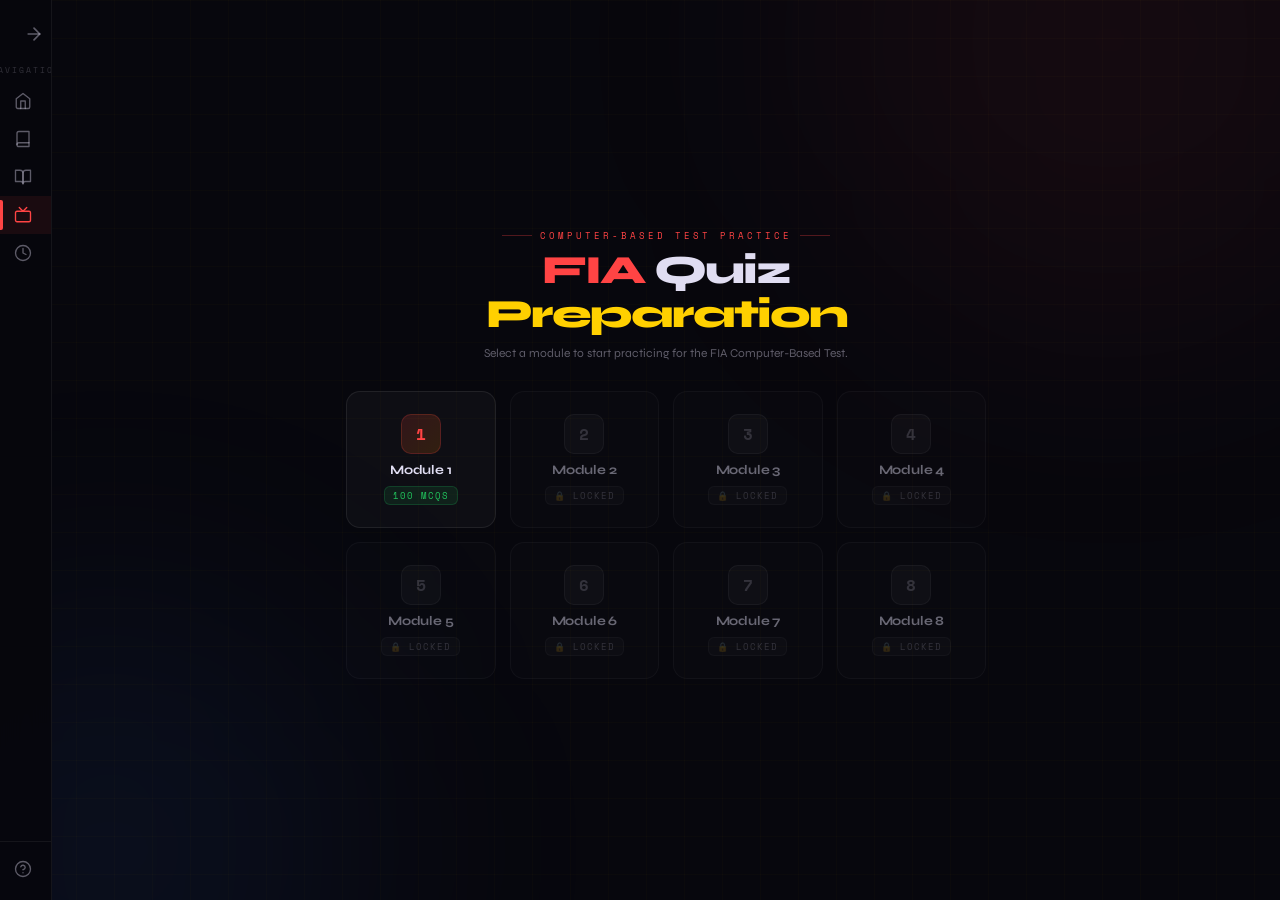
==== FIA-Quiz-Prepration/index.html @ 8274bccb "first commit" ====
<!DOCTYPE html>
<html lang="en">

<head>
  <meta charset="UTF-8" />
  <meta name="viewport" content="width=device-width, initial-scale=1.0" />
  <title>FIA Quiz Preparation — 100 MCQs Practice Test</title>
  <meta name="description" content="Practice for FIA Computer-Based Test with 100 MCQs covering General Knowledge, English, Mathematics, Pakistan Studies, and Islamiat." />
  <link
    href="https://fonts.googleapis.com/css2?family=Space+Mono:wght@400;700&family=Syne:wght@400;600;700;800&display=swap"
    rel="stylesheet" />
  <style>
    :root {
      --gold: #ffd000;
      --gold2: #ff8800;
      --red: #ff4444;
      --green: #22c55e;
      --blue: #3b82f6;
      --purple: #a78bfa;
      --cyan: #22d3ee;
      --bg: #07070d;
      --bg2: rgba(7, 7, 13, .94);
      --card: rgba(255, 255, 255, .03);
      --border: rgba(255, 208, 0, .12);
      --text: #e0ddf2;
      --muted: rgba(224, 221, 242, .4);
      --mono: 'Space Mono', monospace;
      --sans: 'Syne', sans-serif;
    }

    *,
    *::before,
    *::after {
      box-sizing: border-box;
      margin: 0;
      padding: 0
    }

    html,
    body {
      height: 100%;
      background: var(--bg);
      color: var(--text);
      font-family: var(--sans);
      overflow: hidden
    }

    .bg-grid {
      position: fixed;
      inset: 0;
      pointer-events: none;
      z-index: 0;
      background-image: linear-gradient(rgba(255, 208, 0, .02) 1px, transparent 1px),
        linear-gradient(90deg, rgba(255, 208, 0, .02) 1px, transparent 1px);
      background-size: 38px 38px
    }

    .orb {
      position: fixed;
      border-radius: 50%;
      filter: blur(130px);
      pointer-events: none;
      z-index: 0
    }

    .orb-a {
      width: 600px;
      height: 600px;
      top: -260px;
      right: -130px;
      background: rgba(255, 68, 68, .06)
    }

    .orb-b {
      width: 500px;
      height: 500px;
      bottom: -200px;
      left: -140px;
      background: rgba(59, 130, 246, .07)
    }

    /* ── SCORE BOX ── */
    .score-box {
      position: fixed;
      top: 12px;
      right: 16px;
      z-index: 100;
      padding: 6px 16px;
      border-radius: 20px;
      background: rgba(34, 197, 94, .1);
      border: 1px solid rgba(34, 197, 94, .25);
      font-family: var(--mono);
      font-size: 12px;
      font-weight: 700;
      color: #86efac;
      backdrop-filter: blur(12px);
      display: none;
      transition: all .3s
    }

    .score-box.visible {
      display: block
    }

    /* ── SIDEBAR ── */
    .icon-sidebar-zone {
      position: fixed;
      left: 0;
      top: 0;
      width: 18px;
      height: 100%;
      z-index: 60
    }

    .icon-sidebar {
      position: fixed;
      left: 0;
      top: 0;
      height: 100%;
      width: 52px;
      background: rgba(7, 7, 13, .96);
      border-right: 1px solid rgba(255, 255, 255, .06);
      display: flex;
      flex-direction: column;
      align-items: center;
      padding: 12px 0;
      z-index: 55;
      transition: width .3s, transform .3s;
      overflow: hidden;
      backdrop-filter: blur(16px)
    }

    .icon-sidebar.expanded {
      width: 220px
    }

    .icon-sidebar-arrow {
      display: flex;
      align-items: center;
      gap: 10px;
      width: 100%;
      padding: 8px 14px;
      cursor: pointer;
      color: var(--muted);
      transition: color .2s;
      margin-bottom: 8px;
      flex-shrink: 0
    }

    .icon-sidebar-arrow:hover {
      color: var(--gold)
    }

    .icon-sidebar-arrow svg {
      flex-shrink: 0;
      transition: transform .3s
    }

    .icon-sidebar.expanded .icon-sidebar-arrow svg {
      transform: rotate(180deg)
    }

    .isb-brand {
      display: flex;
      align-items: center;
      gap: 8px;
      overflow: hidden;
      white-space: nowrap;
      opacity: 0;
      width: 0;
      transition: opacity .2s, width .3s
    }

    .icon-sidebar.expanded .isb-brand {
      opacity: 1;
      width: auto
    }

    .isb-brand-logo {
      width: 28px;
      height: 28px;
      border-radius: 7px;
      background: linear-gradient(135deg, var(--red), #ff6600);
      display: flex;
      align-items: center;
      justify-content: center;
      font-family: var(--mono);
      font-weight: 700;
      font-size: 10px;
      color: #fff;
      flex-shrink: 0
    }

    .isb-brand span {
      font-size: 13px;
      font-weight: 700;
      color: var(--text)
    }

    .isb-brand em {
      color: var(--red);
      font-style: normal
    }

    .isb-section-title {
      font-family: var(--mono);
      font-size: 8px;
      letter-spacing: 2px;
      text-transform: uppercase;
      color: rgba(224, 221, 242, .2);
      padding: 0 14px;
      margin-bottom: 6px;
      white-space: nowrap;
      overflow: hidden;
      flex-shrink: 0
    }

    .icon-sidebar-items {
      flex: 1;
      overflow-y: auto;
      width: 100%
    }

    .icon-sidebar-items::-webkit-scrollbar {
      width: 2px
    }

    .icon-sidebar-items::-webkit-scrollbar-thumb {
      background: rgba(255, 255, 255, .1)
    }

    .isb-item {
      display: flex;
      align-items: center;
      gap: 12px;
      padding: 10px 14px;
      cursor: pointer;
      color: var(--muted);
      transition: all .2s;
      white-space: nowrap;
      overflow: hidden;
      position: relative
    }

    .isb-item:hover {
      color: var(--text);
      background: rgba(255, 255, 255, .04)
    }

    .isb-item.active {
      color: var(--red);
      background: rgba(255, 68, 68, .08)
    }

    .isb-item.active::before {
      content: "";
      position: absolute;
      left: 0;
      top: 4px;
      bottom: 4px;
      width: 3px;
      border-radius: 0 2px 2px 0;
      background: var(--red)
    }

    .isb-item svg {
      width: 18px;
      height: 18px;
      flex-shrink: 0;
      stroke: currentColor;
      fill: none;
      stroke-width: 1.8;
      stroke-linecap: round;
      stroke-linejoin: round
    }

    .isb-label {
      font-size: 12px;
      font-weight: 600;
      opacity: 0;
      width: 0;
      transition: opacity .2s, width .3s;
      overflow: hidden
    }

    .icon-sidebar.expanded .isb-label {
      opacity: 1;
      width: auto
    }

    .icon-sidebar-bottom {
      border-top: 1px solid rgba(255, 255, 255, .06);
      padding-top: 8px;
      width: 100%;
      flex-shrink: 0
    }

    /* HAMBURGER (mobile) */
    .sidebar-toggle-btn {
      display: none;
      position: fixed;
      top: 10px;
      left: 10px;
      z-index: 70;
      background: rgba(7, 7, 13, .85);
      border: 1px solid rgba(255, 255, 255, .1);
      border-radius: 8px;
      padding: 8px;
      color: var(--muted);
      cursor: pointer;
      backdrop-filter: blur(12px)
    }

    .sidebar-overlay {
      display: none;
      position: fixed;
      inset: 0;
      background: rgba(0, 0, 0, .6);
      z-index: 50;
      opacity: 0;
      transition: opacity .3s
    }

    .sidebar-overlay.open {
      display: block;
      opacity: 1
    }

    @media (max-width: 768px) {
      .icon-sidebar {
        transform: translateX(-100%)
      }

      .icon-sidebar.mobile-open {
        transform: translateX(0);
        width: 220px
      }

      .icon-sidebar.mobile-open .isb-label {
        opacity: 1;
        width: auto
      }

      .icon-sidebar.mobile-open .isb-brand {
        opacity: 1;
        width: auto
      }

      .icon-sidebar-zone {
        display: none
      }

      .sidebar-toggle-btn {
        display: flex
      }
    }

    /* ── APP LAYOUT ── */
    #app {
      display: flex;
      flex-direction: column;
      height: 100vh;
      position: relative;
      overflow: hidden;
      margin-left: 52px
    }

    @media (max-width: 768px) {
      #app {
        margin-left: 0
      }
    }

    /* ── LANDING ── */
    #landing {
      position: relative;
      z-index: 5;
      flex: 1;
      overflow-y: auto;
      overflow-x: hidden;
      display: flex;
      flex-direction: column;
      align-items: center;
      justify-content: center;
      gap: 24px;
      padding: 24px 20px
    }

    #landing::-webkit-scrollbar {
      width: 3px
    }

    #landing::-webkit-scrollbar-thumb {
      background: rgba(255, 208, 0, .15);
      border-radius: 2px
    }

    .hero {
      text-align: center
    }

    .hero-tag {
      font-family: var(--mono);
      font-size: 9px;
      color: var(--red);
      letter-spacing: 3px;
      text-transform: uppercase;
      margin-bottom: 6px;
      display: inline-flex;
      align-items: center;
      gap: 8px
    }

    .hero-tag::before,
    .hero-tag::after {
      content: "";
      width: 30px;
      height: 1px;
      background: rgba(255, 68, 68, .3)
    }

    .hero-h1 {
      font-size: clamp(24px, 4vw, 40px);
      font-weight: 800;
      line-height: 1.1;
      letter-spacing: -2px;
      margin-bottom: 8px
    }

    .hero-h1 .ac {
      color: var(--red)
    }

    .hero-h1 .ac2 {
      color: var(--gold)
    }

    .hero-p {
      color: var(--muted);
      font-size: 12px;
      max-width: 480px;
      margin: 0 auto;
      line-height: 1.6
    }

    /* SUBJECT CARDS */
    .subjects-grid {
      display: grid;
      grid-template-columns: repeat(auto-fill, minmax(200px, 1fr));
      gap: 12px;
      max-width: 720px;
      width: 100%
    }

    .subject-card {
      padding: 20px 18px;
      border-radius: 14px;
      cursor: pointer;
      background: rgba(255, 255, 255, .03);
      border: 1.5px solid rgba(255, 255, 255, .08);
      transition: all .25s;
      position: relative;
      overflow: hidden;
      display: flex;
      flex-direction: column;
      gap: 8px
    }

    .subject-card::before {
      content: "";
      position: absolute;
      left: 0;
      top: 0;
      bottom: 0;
      width: 4px;
      background: var(--accent-color);
      opacity: .5;
      transition: opacity .2s
    }

    .subject-card:hover {
      transform: translateY(-4px) scale(1.02);
      border-color: var(--accent-color);
      box-shadow: 0 8px 30px rgba(0, 0, 0, .3), 0 0 0 1px var(--accent-color-dim)
    }

    .subject-card:hover::before {
      opacity: 1
    }

    .subject-card-icon {
      font-size: 28px;
      line-height: 1
    }

    .subject-card-name {
      font-size: 15px;
      font-weight: 700;
      color: var(--text);
      letter-spacing: -.3px
    }

    .subject-card-meta {
      display: flex;
      align-items: center;
      gap: 8px;
      font-family: var(--mono);
      font-size: 10px;
      color: var(--muted)
    }

    .subject-card-count {
      padding: 2px 8px;
      border-radius: 6px;
      font-weight: 700;
      font-size: 10px;
      background: rgba(255, 255, 255, .06);
      color: var(--accent-color)
    }

    .subject-card-pct {
      opacity: .7
    }

    /* ALL SUBJECTS CARD */
    .all-card {
      grid-column: 1 / -1;
      display: flex;
      align-items: center;
      justify-content: center;
      gap: 14px;
      padding: 18px 24px;
      border-radius: 14px;
      cursor: pointer;
      background: linear-gradient(135deg, rgba(255, 68, 68, .08), rgba(255, 136, 0, .08));
      border: 1.5px solid rgba(255, 68, 68, .2);
      transition: all .25s;
      font-size: 15px;
      font-weight: 700;
      color: var(--text)
    }

    .all-card:hover {
      transform: translateY(-3px);
      border-color: rgba(255, 68, 68, .5);
      box-shadow: 0 8px 30px rgba(255, 68, 68, .15)
    }

    .all-card-icon {
      font-size: 24px
    }

    .all-card-count {
      font-family: var(--mono);
      font-size: 11px;
      color: var(--muted);
      font-weight: 400
    }

    /* ── QUIZ LAYOUT ── */
    #quiz {
      display: none;
      flex: 1;
      min-height: 0;
      position: relative;
      z-index: 5;
      flex-direction: column
    }

    #quiz.active {
      display: flex
    }

    /* SUBJECT BAR */
    .quiz-subject-bar {
      display: flex;
      align-items: center;
      justify-content: space-between;
      padding: 8px 20px;
      background: var(--bg2);
      border-bottom: 1px solid var(--border);
      backdrop-filter: blur(16px);
      flex-shrink: 0;
      gap: 10px
    }

    .quiz-subject-name {
      font-size: 13px;
      font-weight: 700;
      color: var(--gold);
      font-family: var(--mono);
      display: flex;
      align-items: center;
      gap: 8px
    }

    .quiz-back-btn {
      padding: 5px 14px;
      border-radius: 8px;
      border: 1px solid rgba(255, 255, 255, .12);
      background: rgba(255, 255, 255, .04);
      color: var(--muted);
      font-size: 12px;
      cursor: pointer;
      font-family: var(--sans);
      font-weight: 600;
      transition: all .2s;
      white-space: nowrap
    }

    .quiz-back-btn:hover {
      border-color: rgba(255, 208, 0, .3);
      color: var(--gold)
    }

    /* PROGRESS BAR */
    .quiz-progress {
      height: 3px;
      background: rgba(255, 255, 255, .07);
      flex-shrink: 0
    }

    .quiz-progress-fill {
      height: 100%;
      background: linear-gradient(90deg, var(--gold), var(--gold2));
      transition: width .4s;
      width: 0%
    }

    /* QUIZ BODY */
    .quiz-body {
      flex: 1;
      overflow-y: auto;
      overflow-x: hidden;
      min-height: 0;
      padding: 20px 28px;
      display: flex;
      justify-content: center
    }

    .quiz-body::-webkit-scrollbar {
      width: 3px
    }

    .quiz-body::-webkit-scrollbar-thumb {
      background: rgba(255, 208, 0, .15);
      border-radius: 2px
    }

    .quiz-inner {
      width: 100%;
      max-width: 720px;
      display: flex;
      flex-direction: column;
      gap: 12px;
      flex: 1
    }

    /* Q COUNTER */
    .q-counter-row {
      display: flex;
      align-items: center;
      justify-content: space-between;
      flex-wrap: wrap;
      gap: 8px;
      flex-shrink: 0
    }

    .q-counter {
      font-family: var(--mono);
      font-size: 11px;
      color: var(--muted)
    }

    .q-counter strong {
      color: var(--text);
      font-size: 14px
    }

    .q-dots-row {
      display: flex;
      gap: 3px;
      flex-wrap: wrap;
      max-width: 480px
    }

    .q-dot {
      width: 8px;
      height: 8px;
      border-radius: 50%;
      background: rgba(255, 255, 255, .1);
      cursor: pointer;
      transition: all .2s;
      flex-shrink: 0
    }

    .q-dot.answered-correct {
      background: var(--green)
    }

    .q-dot.answered-wrong {
      background: var(--red)
    }

    .q-dot.current {
      background: var(--gold);
      box-shadow: 0 0 6px var(--gold)
    }

    /* MCQ CARD */
    .mcq-card {
      padding: 22px 24px;
      border-radius: 14px;
      background: rgba(255, 255, 255, .035);
      border: 1px solid rgba(255, 255, 255, .08);
      transition: border-color .3s;
      flex: 1;
      display: flex;
      flex-direction: column
    }

    .mcq-subject-tag {
      font-family: var(--mono);
      font-size: 9px;
      letter-spacing: 2px;
      text-transform: uppercase;
      margin-bottom: 6px;
      opacity: .7;
      flex-shrink: 0
    }

    .mcq-qnum {
      font-family: var(--mono);
      font-size: 11px;
      color: var(--muted);
      margin-bottom: 6px;
      flex-shrink: 0
    }

    .mcq-question {
      font-size: 15px;
      font-weight: 600;
      line-height: 1.65;
      color: rgba(224, 221, 242, .95);
      margin-bottom: 14px;
      flex-shrink: 0
    }

    /* OPTIONS */
    .options-grid {
      display: flex;
      flex-direction: column;
      gap: 8px;
      flex: 1;
      justify-content: center
    }

    .opt-btn {
      display: flex;
      align-items: center;
      gap: 12px;
      padding: 13px 16px;
      border-radius: 10px;
      cursor: pointer;
      background: rgba(255, 255, 255, .04);
      border: 1.5px solid rgba(255, 255, 255, .09);
      font-family: var(--mono);
      font-size: 12px;
      color: rgba(224, 221, 242, .75);
      transition: all .2s;
      text-align: left;
      width: 100%;
      position: relative;
      overflow: hidden
    }

    .opt-btn:hover:not(:disabled) {
      background: rgba(255, 208, 0, .07);
      border-color: rgba(255, 208, 0, .3);
      color: var(--text);
      transform: translateX(3px)
    }

    .opt-btn:disabled {
      cursor: default;
      transform: none
    }

    .opt-letter {
      width: 30px;
      height: 30px;
      border-radius: 8px;
      flex-shrink: 0;
      display: flex;
      align-items: center;
      justify-content: center;
      font-weight: 700;
      font-size: 12px;
      background: rgba(255, 255, 255, .08);
      border: 1px solid rgba(255, 255, 255, .12);
      color: var(--gold);
      transition: all .2s
    }

    .opt-text {
      flex: 1;
      line-height: 1.45
    }

    .opt-icon {
      font-size: 16px;
      margin-left: auto;
      flex-shrink: 0;
      opacity: 0;
      transition: all .2s
    }

    /* Correct */
    .opt-btn.correct {
      background: rgba(34, 197, 94, .12);
      border-color: rgba(34, 197, 94, .5);
      color: #86efac;
      animation: popIn .3s ease
    }

    .opt-btn.correct .opt-letter {
      background: rgba(34, 197, 94, .2);
      border-color: rgba(34, 197, 94, .5);
      color: #22c55e
    }

    .opt-btn.correct .opt-icon {
      opacity: 1;
      color: #22c55e
    }

    /* Wrong */
    .opt-btn.wrong {
      background: rgba(255, 68, 68, .1);
      border-color: rgba(255, 68, 68, .45);
      color: #fca5a5;
      animation: shake .3s ease
    }

    .opt-btn.wrong .opt-letter {
      background: rgba(255, 68, 68, .2);
      border-color: rgba(255, 68, 68, .5);
      color: #ff6666
    }

    .opt-btn.wrong .opt-icon {
      opacity: 1;
      color: #ff4444
    }

    /* Reveal correct after wrong */
    .opt-btn.reveal {
      background: rgba(34, 197, 94, .07);
      border-color: rgba(34, 197, 94, .3);
      color: #86efac
    }

    .opt-btn.reveal .opt-letter {
      background: rgba(34, 197, 94, .15);
      border-color: rgba(34, 197, 94, .35);
      color: #22c55e
    }

    .opt-btn.reveal .opt-icon {
      opacity: .7;
      color: #22c55e
    }

    @keyframes popIn {
      0% { transform: scale(.98) }
      50% { transform: scale(1.01) }
      100% { transform: scale(1) }
    }

    @keyframes shake {
      0%, 100% { transform: translateX(0) }
      25% { transform: translateX(-6px) }
      75% { transform: translateX(6px) }
    }

    /* EXPLANATION BOX */
    .explain-box {
      padding: 12px 16px;
      border-radius: 10px;
      font-family: var(--mono);
      font-size: 11px;
      line-height: 1.5;
      animation: fadeIn .3s ease;
      margin-top: 6px;
      flex-shrink: 0
    }

    .explain-box.correct-exp {
      background: rgba(34, 197, 94, .07);
      border: 1px solid rgba(34, 197, 94, .2);
      color: #86efac
    }

    .explain-box.wrong-exp {
      background: rgba(255, 208, 0, .06);
      border: 1px solid rgba(255, 208, 0, .18);
      color: #fde68a
    }

    @keyframes fadeIn {
      from { opacity: 0; transform: translateY(4px) }
      to { opacity: 1; transform: translateY(0) }
    }

    /* NAV BUTTONS */
    .nav-row {
      display: flex;
      align-items: center;
      justify-content: space-between;
      gap: 10px;
      flex-shrink: 0
    }

    .btn-nav {
      padding: 10px 24px;
      border-radius: 10px;
      border: 1.5px solid;
      font-family: var(--sans);
      font-weight: 700;
      font-size: 13px;
      cursor: pointer;
      transition: all .2s
    }

    .btn-prev {
      background: transparent;
      border-color: rgba(255, 255, 255, .12);
      color: var(--muted)
    }

    .btn-prev:hover {
      border-color: rgba(255, 255, 255, .3);
      color: var(--text)
    }

    .btn-prev:disabled {
      opacity: .3;
      cursor: not-allowed
    }

    .btn-next {
      background: linear-gradient(135deg, var(--gold), var(--gold2));
      border-color: transparent;
      color: var(--bg);
      box-shadow: 0 4px 14px rgba(255, 208, 0, .25)
    }

    .btn-next:hover {
      transform: translateY(-2px);
      box-shadow: 0 8px 20px rgba(255, 208, 0, .35)
    }

    .btn-skip {
      background: transparent;
      border-color: rgba(255, 255, 255, .1);
      color: rgba(224, 221, 242, .4);
      font-size: 11px;
      padding: 8px 16px
    }

    .btn-skip:hover {
      color: var(--muted);
      border-color: rgba(255, 255, 255, .2)
    }

    /* RESULTS SCREEN */
    .results-screen {
      padding: 32px;
      display: flex;
      flex-direction: column;
      align-items: center;
      gap: 24px;
      max-width: 720px;
      margin: 0 auto;
      width: 100%;
      animation: fadeIn .4s ease
    }

    .result-hero {
      text-align: center
    }

    .result-grade {
      font-size: clamp(48px, 8vw, 80px);
      font-weight: 800;
      letter-spacing: -3px;
      line-height: 1
    }

    .result-pct {
      font-size: 32px;
      font-weight: 800;
      letter-spacing: -1px;
      margin-top: 8px
    }

    .result-sub {
      font-size: 13px;
      color: var(--muted);
      margin-top: 8px;
      font-family: var(--mono)
    }

    .result-cards {
      display: flex;
      gap: 10px;
      flex-wrap: wrap;
      justify-content: center;
      width: 100%
    }

    .result-card {
      flex: 1;
      min-width: 110px;
      padding: 16px;
      border-radius: 12px;
      text-align: center
    }

    .rc-correct {
      background: rgba(34, 197, 94, .08);
      border: 1px solid rgba(34, 197, 94, .2)
    }

    .rc-wrong {
      background: rgba(255, 68, 68, .08);
      border: 1px solid rgba(255, 68, 68, .2)
    }

    .rc-skip {
      background: rgba(255, 208, 0, .08);
      border: 1px solid rgba(255, 208, 0, .2)
    }

    .rc-num {
      font-size: 28px;
      font-weight: 800;
      font-family: var(--mono)
    }

    .rc-correct .rc-num {
      color: #22c55e
    }

    .rc-wrong .rc-num {
      color: #ff4444
    }

    .rc-skip .rc-num {
      color: var(--gold)
    }

    .rc-label {
      font-size: 10px;
      color: var(--muted);
      margin-top: 3px;
      font-family: var(--mono);
      letter-spacing: 1px;
      text-transform: uppercase
    }

    /* Subject breakdown in results */
    .result-breakdown {
      width: 100%;
      display: flex;
      flex-direction: column;
      gap: 6px
    }

    .result-breakdown-title {
      font-family: var(--mono);
      font-size: 10px;
      letter-spacing: 2px;
      text-transform: uppercase;
      color: var(--muted);
      margin-bottom: 4px
    }

    .rb-row {
      display: flex;
      align-items: center;
      gap: 10px;
      padding: 8px 14px;
      border-radius: 8px;
      background: rgba(255, 255, 255, .03);
      border: 1px solid rgba(255, 255, 255, .05)
    }

    .rb-icon {
      font-size: 16px;
      flex-shrink: 0
    }

    .rb-name {
      flex: 1;
      font-size: 12px;
      font-weight: 600
    }

    .rb-score {
      font-family: var(--mono);
      font-size: 12px;
      font-weight: 700
    }

    .rb-bar-wrap {
      width: 60px;
      height: 4px;
      background: rgba(255, 255, 255, .08);
      border-radius: 2px;
      overflow: hidden
    }

    .rb-bar {
      height: 100%;
      border-radius: 2px;
      transition: width .6s
    }

    .retry-btn {
      padding: 13px 32px;
      border-radius: 12px;
      border: none;
      cursor: pointer;
      background: linear-gradient(135deg, var(--gold), var(--gold2));
      font-family: var(--sans);
      font-weight: 700;
      font-size: 14px;
      color: var(--bg);
      box-shadow: 0 4px 20px rgba(255, 208, 0, .3);
      transition: all .2s
    }

    .retry-btn:hover {
      transform: translateY(-2px);
      box-shadow: 0 8px 26px rgba(255, 208, 0, .4)
    }

    .home-btn {
      padding: 10px 24px;
      border-radius: 10px;
      border: 1.5px solid rgba(255, 255, 255, .12);
      background: transparent;
      cursor: pointer;
      font-family: var(--sans);
      font-weight: 700;
      font-size: 13px;
      color: var(--muted);
      transition: all .2s
    }

    .home-btn:hover {
      border-color: rgba(255, 255, 255, .3);
      color: var(--text)
    }

    /* ── MODULES SCREEN ── */
    #modules {
      position: relative;
      z-index: 5;
      flex: 1;
      overflow-y: auto;
      display: flex;
      flex-direction: column;
      align-items: center;
      justify-content: center;
      gap: 28px;
      padding: 24px 20px
    }

    #modules::-webkit-scrollbar { width: 3px }
    #modules::-webkit-scrollbar-thumb { background: rgba(255,208,0,.15); border-radius: 2px }

    .modules-grid {
      display: grid;
      grid-template-columns: repeat(4, 1fr);
      gap: 14px;
      max-width: 640px;
      width: 100%
    }

    .module-box {
      position: relative;
      padding: 22px 16px;
      border-radius: 14px;
      text-align: center;
      cursor: pointer;
      background: rgba(255, 255, 255, .03);
      border: 1.5px solid rgba(255, 255, 255, .08);
      transition: all .25s;
      display: flex;
      flex-direction: column;
      align-items: center;
      gap: 8px;
      overflow: hidden
    }

    .module-box::before {
      content: "";
      position: absolute;
      top: 0;
      left: 0;
      right: 0;
      height: 3px;
      background: linear-gradient(90deg, var(--red), var(--gold2));
      opacity: 0;
      transition: opacity .2s
    }

    .module-box:hover {
      transform: translateY(-4px) scale(1.03);
      border-color: rgba(255, 68, 68, .4);
      box-shadow: 0 8px 30px rgba(255, 68, 68, .12), 0 0 0 1px rgba(255, 68, 68, .1)
    }

    .module-box:hover::before {
      opacity: 1
    }

    .module-box-num {
      width: 40px;
      height: 40px;
      border-radius: 10px;
      display: flex;
      align-items: center;
      justify-content: center;
      font-family: var(--mono);
      font-weight: 700;
      font-size: 16px;
      background: linear-gradient(135deg, rgba(255, 68, 68, .15), rgba(255, 136, 0, .15));
      border: 1px solid rgba(255, 68, 68, .2);
      color: var(--red);
      transition: all .25s
    }

    .module-box:hover .module-box-num {
      background: linear-gradient(135deg, rgba(255, 68, 68, .25), rgba(255, 136, 0, .25));
      border-color: rgba(255, 68, 68, .5);
      box-shadow: 0 0 12px rgba(255, 68, 68, .2)
    }

    .module-box-label {
      font-size: 13px;
      font-weight: 700;
      color: var(--text);
      letter-spacing: -.2px
    }

    .module-box-status {
      font-family: var(--mono);
      font-size: 9px;
      letter-spacing: 1px;
      text-transform: uppercase;
      padding: 2px 8px;
      border-radius: 6px
    }

    .module-box.active .module-box-status {
      color: var(--green);
      background: rgba(34, 197, 94, .1);
      border: 1px solid rgba(34, 197, 94, .2)
    }

    .module-box.locked {
      opacity: .45;
      cursor: not-allowed
    }

    .module-box.locked:hover {
      transform: none;
      border-color: rgba(255, 255, 255, .08);
      box-shadow: none
    }

    .module-box.locked::before {
      display: none
    }

    .module-box.locked .module-box-num {
      background: rgba(255, 255, 255, .05);
      border-color: rgba(255, 255, 255, .1);
      color: var(--muted)
    }

    .module-box.completed {
      border-color: rgba(34, 197, 94, .2)
    }

    .module-box.completed .module-box-num {
      background: linear-gradient(135deg, rgba(34, 197, 94, .15), rgba(34, 197, 94, .25));
      border-color: rgba(34, 197, 94, .3);
      color: var(--green)
    }

    .module-box.completed:hover .module-box-num {
      background: linear-gradient(135deg, rgba(34, 197, 94, .25), rgba(34, 197, 94, .35));
      border-color: rgba(34, 197, 94, .5);
      box-shadow: 0 0 12px rgba(34, 197, 94, .2)
    }

    .module-box.completed:hover {
      border-color: rgba(34, 197, 94, .4);
      box-shadow: 0 8px 30px rgba(34, 197, 94, .12), 0 0 0 1px rgba(34, 197, 94, .1)
    }

    .module-box.completed::before {
      background: linear-gradient(90deg, var(--green), #10b981)
    }

    .module-box.completed .module-box-status {
      color: var(--green);
      background: rgba(34, 197, 94, .1);
      border: 1px solid rgba(34, 197, 94, .2)
    }

    /* POPUP OVERLAY */
    .popup-overlay {
      position: fixed;
      inset: 0;
      z-index: 200;
      background: rgba(0, 0, 0, .65);
      display: flex;
      align-items: center;
      justify-content: center;
      backdrop-filter: blur(6px);
      opacity: 0;
      visibility: hidden;
      transition: opacity .25s, visibility .25s
    }

    .popup-overlay.open {
      opacity: 1;
      visibility: visible
    }

    .popup-card {
      background: rgba(15, 15, 25, .98);
      border: 1.5px solid rgba(255, 68, 68, .25);
      border-radius: 16px;
      padding: 28px 32px;
      max-width: 380px;
      width: 90%;
      text-align: center;
      animation: popIn .3s ease;
      box-shadow: 0 16px 50px rgba(0, 0, 0, .5)
    }

    .popup-icon {
      font-size: 40px;
      margin-bottom: 12px
    }

    .popup-title {
      font-size: 17px;
      font-weight: 800;
      color: var(--text);
      margin-bottom: 6px;
      letter-spacing: -.3px
    }

    .popup-msg {
      font-size: 12px;
      color: var(--muted);
      font-family: var(--mono);
      line-height: 1.6;
      margin-bottom: 18px
    }

    .popup-btn {
      padding: 10px 28px;
      border-radius: 10px;
      border: none;
      cursor: pointer;
      background: linear-gradient(135deg, var(--gold), var(--gold2));
      font-family: var(--sans);
      font-weight: 700;
      font-size: 13px;
      color: var(--bg);
      transition: all .2s;
      box-shadow: 0 4px 14px rgba(255, 208, 0, .25)
    }

    .popup-btn:hover {
      transform: translateY(-2px);
      box-shadow: 0 8px 20px rgba(255, 208, 0, .35)
    }

    .module-box.locked .module-box-status {
      color: var(--muted);
      background: rgba(255, 255, 255, .04);
      border: 1px solid rgba(255, 255, 255, .06)
    }

    /* ── RESPONSIVE — TABLET ── */
    @media (max-width: 768px) {
      #landing {
        padding: 60px 16px 20px;
        gap: 18px
      }

      .subjects-grid {
        grid-template-columns: repeat(auto-fill, minmax(160px, 1fr));
        gap: 10px
      }

      .modules-grid {
        grid-template-columns: repeat(4, 1fr);
        gap: 10px
      }

      #modules {
        padding: 60px 16px 20px
      }

      .subject-card {
        padding: 16px 14px
      }

      .quiz-body {
        padding: 16px
      }

      .mcq-card {
        padding: 16px 18px
      }

      .mcq-question {
        font-size: 14px
      }

      .opt-btn {
        padding: 11px 14px;
        font-size: 11px
      }

      .q-dots-row {
        max-width: 280px
      }

      .results-screen {
        padding: 20px
      }
    }

    /* ── RESPONSIVE — MOBILE ── */
    @media (max-width: 480px) {
      #landing {
        padding: 55px 12px 16px;
        gap: 14px;
        justify-content: flex-start
      }

      .hero-h1 {
        font-size: 22px;
        letter-spacing: -1px
      }

      .hero-p {
        font-size: 10px;
        max-width: 300px
      }

      .subjects-grid {
        grid-template-columns: 1fr;
        gap: 8px
      }

      .modules-grid {
        grid-template-columns: repeat(2, 1fr);
        gap: 8px
      }

      #modules {
        padding: 55px 12px 16px;
        gap: 18px;
        justify-content: flex-start
      }

      .module-box {
        padding: 16px 12px
      }

      .module-box-num {
        width: 34px;
        height: 34px;
        font-size: 14px
      }

      .module-box-label {
        font-size: 12px
      }

      .subject-card {
        padding: 14px 12px
      }

      .quiz-body {
        padding: 12px
      }

      .mcq-card {
        padding: 14px;
        border-radius: 10px
      }

      .mcq-question {
        font-size: 13px
      }

      .opt-btn {
        padding: 10px 12px;
        font-size: 10px;
        gap: 8px
      }

      .opt-letter {
        width: 24px;
        height: 24px;
        font-size: 10px
      }

      .btn-nav {
        padding: 8px 14px;
        font-size: 11px
      }

      .q-dots-row {
        max-width: 200px;
        gap: 2px
      }

      .q-dot {
        width: 6px;
        height: 6px
      }

      .result-cards {
        gap: 6px
      }

      .result-card {
        min-width: 80px;
        padding: 10px
      }

      .rc-num {
        font-size: 20px
      }

      .results-screen {
        padding: 16px 10px;
        gap: 16px
      }
    }
  </style>
</head>

<body>

  <!-- HAMBURGER BUTTON (mobile) -->
  <button class="sidebar-toggle-btn" id="sidebarToggleBtn" onclick="toggleMobileSidebar()" aria-label="Toggle navigation">
    <svg viewBox="0 0 24 24" width="20" height="20" stroke="currentColor" fill="none" stroke-width="2" stroke-linecap="round" stroke-linejoin="round">
      <line x1="3" y1="6" x2="21" y2="6"/>
      <line x1="3" y1="12" x2="21" y2="12"/>
      <line x1="3" y1="18" x2="21" y2="18"/>
    </svg>
  </button>

  <!-- SIDEBAR OVERLAY (mobile) -->
  <div class="sidebar-overlay" id="sidebarOverlay" onclick="closeMobileSidebar()"></div>

  <!-- FLOATING SCORE BADGE -->
  <div class="score-box" id="scoreBox">Score: 0 / 0</div>

  <!-- SIDEBAR NAV -->
  <div class="icon-sidebar-zone" id="iconSidebarZone"></div>
  <nav class="icon-sidebar" id="iconSidebar">
    <div class="icon-sidebar-arrow" id="sidebarArrow" title="Navigation">
      <div class="isb-brand"><div class="isb-brand-logo">FIA</div><span>Quiz <em>Master</em></span></div>
      <svg viewBox="0 0 24 24" width="20" height="20" stroke="currentColor" fill="none" stroke-width="2" stroke-linecap="round" stroke-linejoin="round"><line x1="5" y1="12" x2="19" y2="12"/><polyline points="12 5 19 12 12 19"/></svg>
    </div>
    <div class="isb-section-title">Navigation</div>
    <div class="icon-sidebar-items">
      <div class="isb-item" data-tip="Home / Library" onclick="window.location.href='../book1/book_index.html'">
        <svg viewBox="0 0 24 24"><path d="M3 9l9-7 9 7v11a2 2 0 0 1-2 2H5a2 2 0 0 1-2-2z"/><polyline points="9 22 9 12 15 12 15 22"/></svg>
        <span class="isb-label">Home / Library</span>
      </div>
      <div class="isb-item" data-tip="Book 1 — Agent Factory" onclick="window.location.href='../book1/book_index.html'">
        <svg viewBox="0 0 24 24"><path d="M4 19.5A2.5 2.5 0 0 1 6.5 17H20"/><path d="M6.5 2H20v20H6.5A2.5 2.5 0 0 1 4 19.5v-15A2.5 2.5 0 0 1 6.5 2z"/></svg>
        <span class="isb-label">Book 1 — Agent Factory</span>
      </div>
      <div class="isb-item" data-tip="Book 2 — Chapter 12" onclick="window.location.href='../book2/book_index.html'">
        <svg viewBox="0 0 24 24"><path d="M2 3h6a4 4 0 0 1 4 4v14a3 3 0 0 0-3-3H2z"/><path d="M22 3h-6a4 4 0 0 0-4 4v14a3 3 0 0 1 3-3h7z"/></svg>
        <span class="isb-label">Book 2 — Chapter 12</span>
      </div>
      <div class="isb-item active" data-tip="FIA Quiz Preparation">
        <svg viewBox="0 0 24 24"><rect x="2" y="7" width="20" height="14" rx="2" ry="2"/><polyline points="17 2 12 7 7 2"/></svg>
        <span class="isb-label">FIA Quiz Preparation</span>
      </div>
      <div class="isb-item" data-tip="Bano Qabil" onclick="window.location.href='../bano_qabil/book_index.html'">
        <svg viewBox="0 0 24 24"><circle cx="12" cy="12" r="10"/><polyline points="12 6 12 12 16 14"/></svg>
        <span class="isb-label">Bano Qabil</span>
      </div>
    </div>
    <div class="icon-sidebar-bottom">
      <div class="isb-item" data-tip="Help" onclick="alert('FIA Quiz Preparation\n\n100 MCQs for FIA Computer-Based Test\nGeneral Knowledge, English, Mathematics,\nPakistan Studies & Islamiat')">
        <svg viewBox="0 0 24 24"><circle cx="12" cy="12" r="10"/><path d="M9.09 9a3 3 0 0 1 5.83 1c0 2-3 3-3 3"/><line x1="12" y1="17" x2="12.01" y2="17"/></svg>
        <span class="isb-label">Help</span>
      </div>
    </div>
  </nav>

  <!-- POPUP OVERLAY -->
  <div class="popup-overlay" id="popupOverlay" onclick="closePopup()">
    <div class="popup-card" onclick="event.stopPropagation()">
      <div class="popup-icon" id="popupIcon">🔒</div>
      <div class="popup-title" id="popupTitle">Module Locked</div>
      <div class="popup-msg" id="popupMsg">Pehle previous module complete karo (100% questions).</div>
      <button class="popup-btn" onclick="closePopup()">Samajh Gaya 👍</button>
    </div>
  </div>

  <div class="bg-grid"></div>
  <div class="orb orb-a"></div>
  <div class="orb orb-b"></div>

  <div id="app">
    <!-- MODULES -->
    <div id="modules">
      <div class="hero">
        <div class="hero-tag">Computer-Based Test Practice</div>
        <h1 class="hero-h1"><span class="ac">FIA</span> Quiz<br/><span class="ac2">Preparation</span></h1>
        <p class="hero-p">Select a module to start practicing for the FIA Computer-Based Test.</p>
      </div>
      <div class="modules-grid" id="modulesGrid"></div>
    </div>

    <!-- LANDING (subjects) -->
    <div id="landing" style="display:none">
      <div style="display:flex;align-items:center;gap:10px;margin-bottom:4px">
        <button class="quiz-back-btn" onclick="goModules()" style="flex-shrink:0">← Modules</button>
        <span style="font-family:var(--mono);font-size:12px;color:var(--gold);font-weight:700" id="landingModuleLabel"></span>
      </div>
      <div class="hero">
        <h1 class="hero-h1" style="font-size:clamp(20px,3vw,30px)">Choose a <span class="ac2">Subject</span></h1>
        <p class="hero-p">Pick a subject to practice, or take the full mock test with all 100 MCQs.</p>
      </div>
      <div class="subjects-grid" id="subjectsGrid"></div>
    </div>

    <!-- QUIZ -->
    <div id="quiz">
      <div class="quiz-subject-bar">
        <div class="quiz-subject-name" id="quizSubjectName">📋 Subject</div>
        <button class="quiz-back-btn" onclick="goLanding()">← Subjects</button>
      </div>
      <div class="quiz-progress">
        <div class="quiz-progress-fill" id="quizProgFill"></div>
      </div>
      <div class="quiz-body">
        <div class="quiz-inner" id="quizInner"></div>
      </div>
    </div>
  </div>

  <script src="./quiz.js"></script>
  <script>
    // ═══════════════════════════════════════════════
    // FIA QUIZ ENGINE — Reads from window.QUIZ_DATA
    // ═══════════════════════════════════════════════

    const SUBJECTS = [
      { name: "General Knowledge", icon: "🌍", color: "#22c55e", colorDim: "rgba(34,197,94,.15)" },
      { name: "English",           icon: "📝", color: "#3b82f6", colorDim: "rgba(59,130,246,.15)" },
      { name: "Mathematics",       icon: "🔢", color: "#a78bfa", colorDim: "rgba(167,139,250,.15)" },
      { name: "Pakistan Studies",  icon: "🇵🇰", color: "#fbbf24", colorDim: "rgba(251,191,36,.15)" },
      { name: "Islamiat",          icon: "☪️",  color: "#22d3ee", colorDim: "rgba(34,211,238,.15)" },
    ];

    // Get all questions from quiz.js
    const ALL_QUESTIONS = window.QUIZ_DATA ? window.QUIZ_DATA.questions : [];

    // STATE
    let currentSubject = "";   // "" = all subjects
    let currentQuestions = [];  // filtered questions for current quiz
    let currentIdx = 0;        // current question index in currentQuestions
    let answers = {};          // questionId -> { chosen, correct }
    let currentModule = 1;     // which module is currently being played

    // ─── MODULE COMPLETION (localStorage) ───
    function getCompletedModules() {
      try { return JSON.parse(localStorage.getItem('fia_completed_modules') || '[]'); } catch(e) { return []; }
    }
    function markModuleComplete(num) {
      const completed = getCompletedModules();
      if (!completed.includes(num)) { completed.push(num); localStorage.setItem('fia_completed_modules', JSON.stringify(completed)); }
    }
    function isModuleUnlocked(num) {
      if (num === 1) return true;
      return getCompletedModules().includes(num - 1);
    }
    function isModuleCompleted(num) {
      return getCompletedModules().includes(num);
    }

    // ─── BUILD LANDING ───
    function buildLanding() {
      const grid = document.getElementById("subjectsGrid");
      let html = "";

      // Subject cards
      SUBJECTS.forEach(s => {
        const count = ALL_QUESTIONS.filter(q => q.subject === s.name).length;
        const pct = window.QUIZ_DATA ? window.QUIZ_DATA.based_on_syllabus[s.name] || "" : "";
        html += `
        <div class="subject-card" style="--accent-color:${s.color};--accent-color-dim:${s.colorDim}" onclick="startQuiz('${s.name}')">
          <div class="subject-card-icon">${s.icon}</div>
          <div class="subject-card-name">${s.name}</div>
          <div class="subject-card-meta">
            <span class="subject-card-count" style="color:${s.color}">${count} MCQs</span>
            ${pct ? `<span class="subject-card-pct">${pct} weightage</span>` : ""}
          </div>
        </div>`;
      });

      // All Subjects card
      html += `
      <div class="all-card" onclick="startQuiz('')">
        <span class="all-card-icon">🎯</span>
        <div>
          <div>Full Mock Test — All Subjects</div>
          <div class="all-card-count">${ALL_QUESTIONS.length} MCQs · Timed Practice</div>
        </div>
      </div>`;

      grid.innerHTML = html;
    }

    // ─── START QUIZ ───
    function startQuiz(subject) {
      currentSubject = subject;
      answers = {};
      currentIdx = 0;

      if (subject) {
        currentQuestions = ALL_QUESTIONS.filter(q => q.subject === subject);
      } else {
        currentQuestions = [...ALL_QUESTIONS];
      }

      if (currentQuestions.length === 0) {
        alert("No questions found for this subject.");
        return;
      }

      // Update UI
      const subjectInfo = SUBJECTS.find(s => s.name === subject);
      const label = subject ? `${subjectInfo.icon} ${subject}` : "🎯 Full Mock Test";
      document.getElementById("quizSubjectName").textContent = label;

      document.getElementById("landing").style.display = "none";
      document.getElementById("quiz").classList.add("active");

      const scoreBox = document.getElementById("scoreBox");
      scoreBox.classList.add("visible");
      updateScore();

      renderQuestion(currentIdx);
    }

    // ─── GO TO LANDING (subjects) ───
    function goLanding() {
      document.getElementById("landing").style.display = "flex";
      document.getElementById("modules").style.display = "none";
      document.getElementById("quiz").classList.remove("active");
      document.getElementById("scoreBox").classList.remove("visible");
      document.getElementById("quizProgFill").style.width = "0%";
    }

    // ─── GO TO MODULES ───
    function goModules() {
      document.getElementById("modules").style.display = "flex";
      document.getElementById("landing").style.display = "none";
      document.getElementById("quiz").classList.remove("active");
      document.getElementById("scoreBox").classList.remove("visible");
      document.getElementById("quizProgFill").style.width = "0%";
      buildModules(); // refresh module states
    }

    // ─── BUILD MODULES ───
    function buildModules() {
      const grid = document.getElementById("modulesGrid");
      let html = "";
      for (let i = 1; i <= 8; i++) {
        const completed = isModuleCompleted(i);
        const unlocked = isModuleUnlocked(i);
        let cls, status;
        if (completed) {
          cls = "module-box completed";
          status = "✅ Complete";
        } else if (unlocked) {
          cls = "module-box active";
          status = "100 MCQs";
        } else {
          cls = "module-box locked";
          status = "🔒 Locked";
        }
        html += `
        <div class="${cls}" onclick="handleModuleClick(${i})">
          <div class="module-box-num">${i}</div>
          <div class="module-box-label">Module ${i}</div>
          <div class="module-box-status">${status}</div>
        </div>`;
      }
      grid.innerHTML = html;
    }

    // ─── HANDLE MODULE CLICK ───
    function handleModuleClick(num) {
      if (isModuleUnlocked(num)) {
        openModule(num);
      } else {
        // Find which module they need to complete first
        const prev = num - 1;
        showPopup(
          '🔒',
          'Module ' + num + ' Locked!',
          'Pehle Module ' + prev + ' ke saare 100 questions complete karo, tab Module ' + num + ' unlock hoga.'
        );
      }
    }

    // ─── POPUP ───
    function showPopup(icon, title, msg) {
      document.getElementById('popupIcon').textContent = icon;
      document.getElementById('popupTitle').textContent = title;
      document.getElementById('popupMsg').textContent = msg;
      document.getElementById('popupOverlay').classList.add('open');
    }
    function closePopup() {
      document.getElementById('popupOverlay').classList.remove('open');
    }

    // ─── OPEN MODULE ───
    function openModule(num) {
      currentModule = num;
      document.getElementById("landingModuleLabel").textContent = "Module " + num;
      document.getElementById("modules").style.display = "none";
      document.getElementById("landing").style.display = "flex";
      buildLanding();
    }

    // ─── RENDER QUESTION ───
    function renderQuestion(idx) {
      if (idx < 0 || idx >= currentQuestions.length) return;
      currentIdx = idx;
      const q = currentQuestions[idx];
      const total = currentQuestions.length;
      const answered = answers[q.id];

      // Progress
      const doneCount = Object.keys(answers).length;
      const pct = Math.round((doneCount / total) * 100);
      document.getElementById("quizProgFill").style.width = pct + "%";

      // Dots
      let dotsHtml = "";
      currentQuestions.forEach((cq, i) => {
        const a = answers[cq.id];
        let cls = "q-dot";
        if (i === idx) cls += " current";
        else if (a) cls += (a.correct ? " answered-correct" : " answered-wrong");
        dotsHtml += `<div class="${cls}" title="Q${i + 1}" onclick="renderQuestion(${i})"></div>`;
      });

      // Subject tag color
      const subjectInfo = SUBJECTS.find(s => s.name === q.subject);
      const tagColor = subjectInfo ? subjectInfo.color : "var(--muted)";

      // Options
      let optsHtml = "";
      ["A", "B", "C", "D"].forEach(l => {
        if (!q.options[l]) return;
        let cls = "opt-btn";
        let icon = "";
        if (answered) {
          if (l === q.answer) {
            cls += (answered.chosen === l ? " correct" : " reveal");
            icon = "✓";
          } else if (l === answered.chosen && answered.chosen !== q.answer) {
            cls += " wrong";
            icon = "✗";
          }
        }
        const disabled = answered ? "disabled" : "";
        optsHtml += `<button class="${cls}" ${disabled} onclick="chooseAnswer(${q.id},'${l}')">
          <span class="opt-letter">${l}</span>
          <span class="opt-text">${escHtml(q.options[l])}</span>
          <span class="opt-icon">${icon}</span>
        </button>`;
      });

      // Explanation
      let explainHtml = "";
      if (answered) {
        const expCls = answered.correct ? "correct-exp" : "wrong-exp";
        const prefix = answered.correct
          ? "✅ Correct!"
          : "❌ Wrong — Correct answer: " + q.answer + " (" + escHtml(q.options[q.answer]) + ")";
        explainHtml = `<div class="explain-box ${expCls}">${prefix}</div>`;
      }

      // Nav
      const isFirst = idx === 0;
      const isLast = idx === total - 1;
      const allDone = Object.keys(answers).length === total;

      let navHtml = `<div class="nav-row">
        <button class="btn-nav btn-prev" onclick="renderQuestion(${idx - 1})" ${isFirst ? "disabled" : ""}>← Prev</button>
        <button class="btn-nav btn-skip" onclick="renderQuestion(${idx + 1 < total ? idx + 1 : idx})">Skip</button>`;

      if (allDone) {
        navHtml += `<button class="btn-nav btn-next" onclick="showResults()">See Results 🏆</button>`;
      } else if (isLast) {
        navHtml += `<button class="btn-nav btn-next" onclick="showResults()">Finish Quiz</button>`;
      } else {
        navHtml += `<button class="btn-nav btn-next" onclick="renderQuestion(${idx + 1})">Next →</button>`;
      }
      navHtml += `</div>`;

      document.getElementById("quizInner").innerHTML = `
        <div class="q-counter-row">
          <div class="q-counter">Question <strong>${idx + 1}</strong> of ${total}</div>
          <div class="q-dots-row">${dotsHtml}</div>
        </div>
        <div class="mcq-card">
          <div class="mcq-subject-tag" style="color:${tagColor}">${q.subject}</div>
          <div class="mcq-qnum">Q${q.id}</div>
          <div class="mcq-question">${escHtml(q.question)}</div>
          <div class="options-grid">${optsHtml}</div>
          ${explainHtml}
        </div>
        ${navHtml}`;

      document.querySelector(".quiz-body").scrollTop = 0;
    }

    // ─── CHOOSE ANSWER ───
    function chooseAnswer(qId, chosen) {
      if (answers[qId]) return;
      const q = currentQuestions.find(x => x.id === qId);
      if (!q) return;
      const correct = chosen === q.answer;
      answers[qId] = { chosen, correct };
      updateScore();
      renderQuestion(currentIdx);

      // Auto-advance after short delay if correct
      if (correct && currentIdx < currentQuestions.length - 1) {
        setTimeout(() => {
          // Find next unanswered
          let nextIdx = currentIdx + 1;
          for (let i = currentIdx + 1; i < currentQuestions.length; i++) {
            if (!answers[currentQuestions[i].id]) { nextIdx = i; break; }
          }
          renderQuestion(nextIdx);
        }, 800);
      }
    }

    // ─── SCORE ───
    function updateScore() {
      const correct = Object.values(answers).filter(a => a.correct).length;
      const total = Object.keys(answers).length;
      const scoreBox = document.getElementById("scoreBox");
      scoreBox.textContent = "Score: " + correct + " / " + total;
    }

    // ─── RESULTS ───
    function showResults() {
      const total = currentQuestions.length;
      const answeredCount = Object.keys(answers).length;
      const correct = Object.values(answers).filter(a => a.correct).length;
      const wrong = Object.values(answers).filter(a => !a.correct).length;
      const skipped = total - answeredCount;
      const pct = Math.round((correct / total) * 100);

      let grade = "", gradeColor = "";
      if (pct >= 90) { grade = "A+ 🏆"; gradeColor = "var(--gold)"; }
      else if (pct >= 80) { grade = "A 🥇"; gradeColor = "var(--green)"; }
      else if (pct >= 70) { grade = "B 👍"; gradeColor = "var(--blue)"; }
      else if (pct >= 60) { grade = "C 🙂"; gradeColor = "var(--purple)"; }
      else if (pct >= 50) { grade = "D 📖"; gradeColor = "var(--gold2)"; }
      else { grade = "F 💪"; gradeColor = "var(--red)"; }

      // Subject breakdown
      let breakdownHtml = "";
      if (!currentSubject) {
        breakdownHtml = `<div class="result-breakdown"><div class="result-breakdown-title">Subject Breakdown</div>`;
        SUBJECTS.forEach(s => {
          const subQs = currentQuestions.filter(q => q.subject === s.name);
          const subCorrect = subQs.filter(q => answers[q.id] && answers[q.id].correct).length;
          const subTotal = subQs.length;
          const subPct = subTotal > 0 ? Math.round((subCorrect / subTotal) * 100) : 0;
          const barColor = subPct >= 70 ? "var(--green)" : subPct >= 50 ? "var(--gold)" : "var(--red)";
          breakdownHtml += `
          <div class="rb-row">
            <span class="rb-icon">${s.icon}</span>
            <span class="rb-name">${s.name}</span>
            <span class="rb-score" style="color:${barColor}">${subCorrect}/${subTotal}</span>
            <div class="rb-bar-wrap"><div class="rb-bar" style="width:${subPct}%;background:${barColor}"></div></div>
          </div>`;
        });
        breakdownHtml += `</div>`;
      }

      const motivation = pct >= 80
        ? "Excellent! You're well prepared 🎉"
        : pct >= 60
          ? "Good effort — review the wrong answers and retry!"
          : "Keep practicing — you can do this! 💪";

      document.getElementById("quizInner").innerHTML = `
      <div class="results-screen">
        <div class="result-hero">
          <div class="result-grade" style="color:${gradeColor}">${grade}</div>
          <div class="result-pct">${pct}%</div>
          <div class="result-sub">${correct} correct out of ${total} questions${currentSubject ? " — " + escHtml(currentSubject) : ""}</div>
        </div>
        <div class="result-cards">
          <div class="result-card rc-correct"><div class="rc-num">${correct}</div><div class="rc-label">Correct ✅</div></div>
          <div class="result-card rc-wrong"><div class="rc-num">${wrong}</div><div class="rc-label">Wrong ❌</div></div>
          <div class="result-card rc-skip"><div class="rc-num">${skipped}</div><div class="rc-label">Skipped ⏭</div></div>
        </div>
        ${breakdownHtml}
        <div style="text-align:center">
          <div style="font-size:12px;color:var(--muted);font-family:var(--mono);margin-bottom:16px">${motivation}</div>
          <div style="display:flex;gap:10px;justify-content:center;flex-wrap:wrap">
            <button class="retry-btn" onclick="startQuiz('${escAttr(currentSubject)}')">🔄 Retry</button>
            <button class="home-btn" onclick="goLanding()">← All Subjects</button>
          </div>
        </div>
      </div>`;

      document.getElementById("quizProgFill").style.width = "100%";

      // Check if ALL questions answered → mark module complete
      if (answeredCount === total && total === ALL_QUESTIONS.length) {
        markModuleComplete(currentModule);
      }
    }

    // ─── UTILITIES ───
    function escHtml(s) {
      return String(s).replace(/&/g, "&amp;").replace(/</g, "&lt;").replace(/>/g, "&gt;").replace(/"/g, "&quot;");
    }
    function escAttr(s) {
      return String(s).replace(/'/g, "\\'").replace(/"/g, "&quot;");
    }

    // ─── SIDEBAR TOGGLE ───
    (function() {
      const arrow = document.getElementById('sidebarArrow');
      const sidebar = document.getElementById('iconSidebar');
      if (arrow && sidebar) {
        arrow.addEventListener('click', function(e) { e.stopPropagation(); sidebar.classList.toggle('expanded'); });
        document.addEventListener('click', function(e) {
          if (sidebar.classList.contains('expanded') && !sidebar.contains(e.target)) sidebar.classList.remove('expanded');
        });
      }
    })();

    function toggleMobileSidebar() {
      const sidebar = document.getElementById('iconSidebar');
      const overlay = document.getElementById('sidebarOverlay');
      if (!sidebar) return;
      if (sidebar.classList.contains('mobile-open')) {
        closeMobileSidebar();
      } else {
        sidebar.classList.add('mobile-open');
        if (overlay) overlay.classList.add('open');
        const btn = document.getElementById('sidebarToggleBtn');
        if (btn) btn.innerHTML = '<svg viewBox="0 0 24 24" width="20" height="20" stroke="currentColor" fill="none" stroke-width="2" stroke-linecap="round" stroke-linejoin="round"><line x1="18" y1="6" x2="6" y2="18"/><line x1="6" y1="6" x2="18" y2="18"/></svg>';
      }
    }

    function closeMobileSidebar() {
      const sidebar = document.getElementById('iconSidebar');
      const overlay = document.getElementById('sidebarOverlay');
      if (sidebar) sidebar.classList.remove('mobile-open');
      if (overlay) overlay.classList.remove('open');
      const btn = document.getElementById('sidebarToggleBtn');
      if (btn) btn.innerHTML = '<svg viewBox="0 0 24 24" width="20" height="20" stroke="currentColor" fill="none" stroke-width="2" stroke-linecap="round" stroke-linejoin="round"><line x1="3" y1="6" x2="21" y2="6"/><line x1="3" y1="12" x2="21" y2="12"/><line x1="3" y1="18" x2="21" y2="18"/></svg>';
    }

    document.querySelectorAll('.isb-item').forEach(function(item) {
      item.addEventListener('click', function() {
        if (window.innerWidth <= 768) setTimeout(closeMobileSidebar, 150);
      });
    });

    window.addEventListener('resize', function() {
      if (window.innerWidth > 768) closeMobileSidebar();
    });

    // ─── KEYBOARD SHORTCUTS ───
    document.addEventListener('keydown', function(e) {
      if (!document.getElementById('quiz').classList.contains('active')) return;
      if (e.key === 'ArrowRight' || e.key === 'n') {
        if (currentIdx < currentQuestions.length - 1) renderQuestion(currentIdx + 1);
      } else if (e.key === 'ArrowLeft' || e.key === 'p') {
        if (currentIdx > 0) renderQuestion(currentIdx - 1);
      } else if (e.key >= '1' && e.key <= '4') {
        const letter = ['A', 'B', 'C', 'D'][parseInt(e.key) - 1];
        const q = currentQuestions[currentIdx];
        if (q && !answers[q.id]) chooseAnswer(q.id, letter);
      } else if (e.key === 'a' || e.key === 'b' || e.key === 'c' || e.key === 'd') {
        const letter = e.key.toUpperCase();
        const q = currentQuestions[currentIdx];
        if (q && !answers[q.id]) chooseAnswer(q.id, letter);
      }
    });

    // ─── INIT ───
    buildModules();
    buildLanding();
  </script>
</body>

</html>
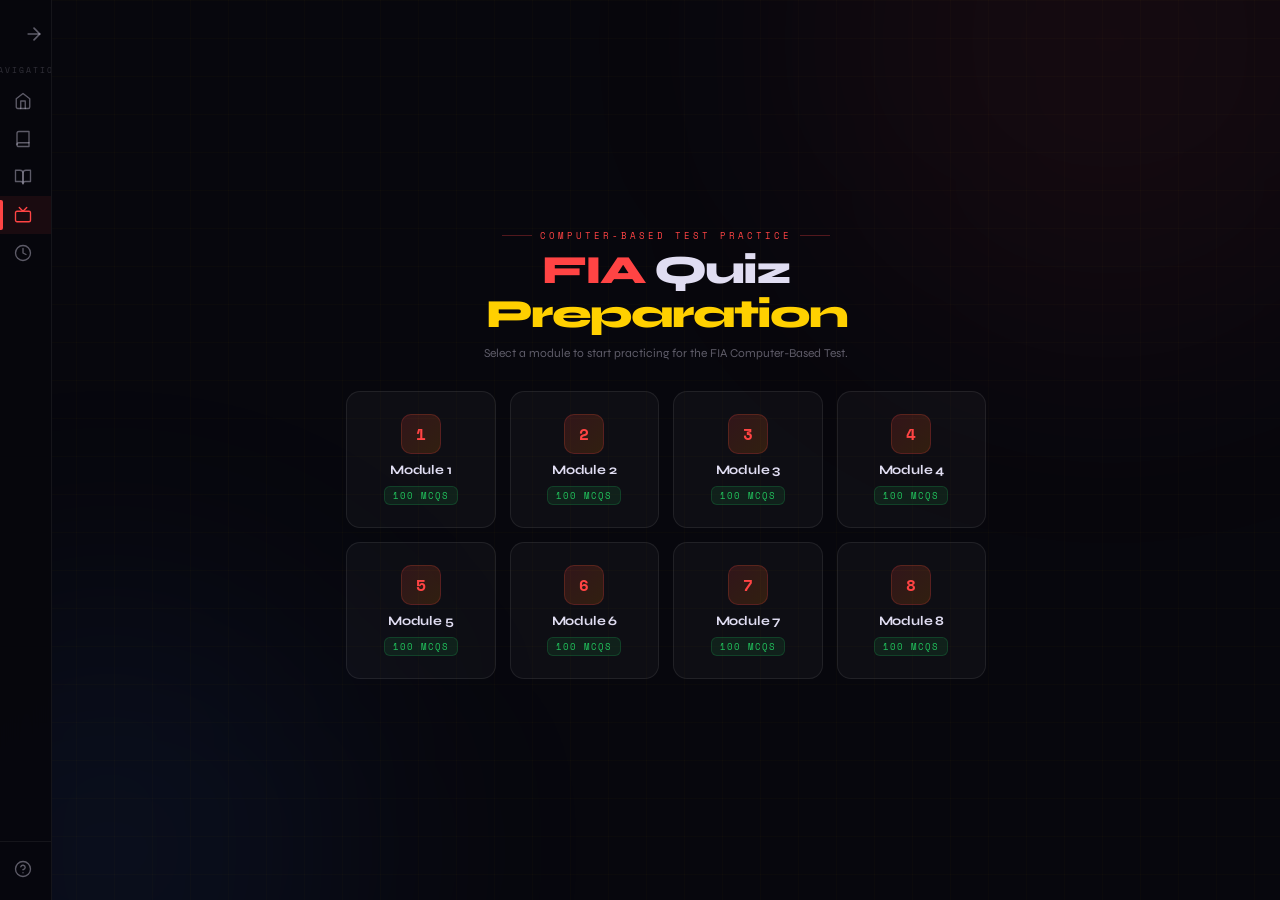
==== commit 6611ac92: "first commit" ====
--- a/FIA-Quiz-Prepration/index.html
+++ b/FIA-Quiz-Prepration/index.html
@@ -1674,6 +1674,8 @@
   </div>
 
   <script src="./quiz.js"></script>
+  <script src="./module1.js"></script>
+  <script src="./module2.js"></script>
   <script>
     // ═══════════════════════════════════════════════
     // FIA QUIZ ENGINE — Reads from window.QUIZ_DATA
@@ -1687,8 +1689,8 @@
       { name: "Islamiat",          icon: "☪️",  color: "#22d3ee", colorDim: "rgba(34,211,238,.15)" },
     ];
 
-    // Get all questions from quiz.js
-    const ALL_QUESTIONS = window.QUIZ_DATA ? window.QUIZ_DATA.questions : [];
+    // Get all questions — default to Module 1
+    let ALL_QUESTIONS = window.QUIZ_DATA ? window.QUIZ_DATA.questions : [];
 
     // STATE
     let currentSubject = "";   // "" = all subjects
@@ -1706,8 +1708,7 @@
       if (!completed.includes(num)) { completed.push(num); localStorage.setItem('fia_completed_modules', JSON.stringify(completed)); }
     }
     function isModuleUnlocked(num) {
-      if (num === 1) return true;
-      return getCompletedModules().includes(num - 1);
+      return true; // All modules unlocked
     }
     function isModuleCompleted(num) {
       return getCompletedModules().includes(num);
@@ -1854,6 +1855,25 @@
     // ─── OPEN MODULE ───
     function openModule(num) {
       currentModule = num;
+
+      // Load the correct module's questions
+      const moduleDataMap = {
+        1: window.QUIZ_DATA || window.MODULE_1,
+        2: window.MODULE_2,
+        3: window.MODULE_3,
+        4: window.MODULE_4,
+        5: window.MODULE_5,
+        6: window.MODULE_6,
+        7: window.MODULE_7,
+        8: window.MODULE_8,
+      };
+      const moduleData = moduleDataMap[num];
+      if (moduleData && moduleData.questions) {
+        ALL_QUESTIONS = moduleData.questions;
+      } else {
+        ALL_QUESTIONS = window.QUIZ_DATA ? window.QUIZ_DATA.questions : [];
+      }
+
       document.getElementById("landingModuleLabel").textContent = "Module " + num;
       document.getElementById("modules").style.display = "none";
       document.getElementById("landing").style.display = "flex";
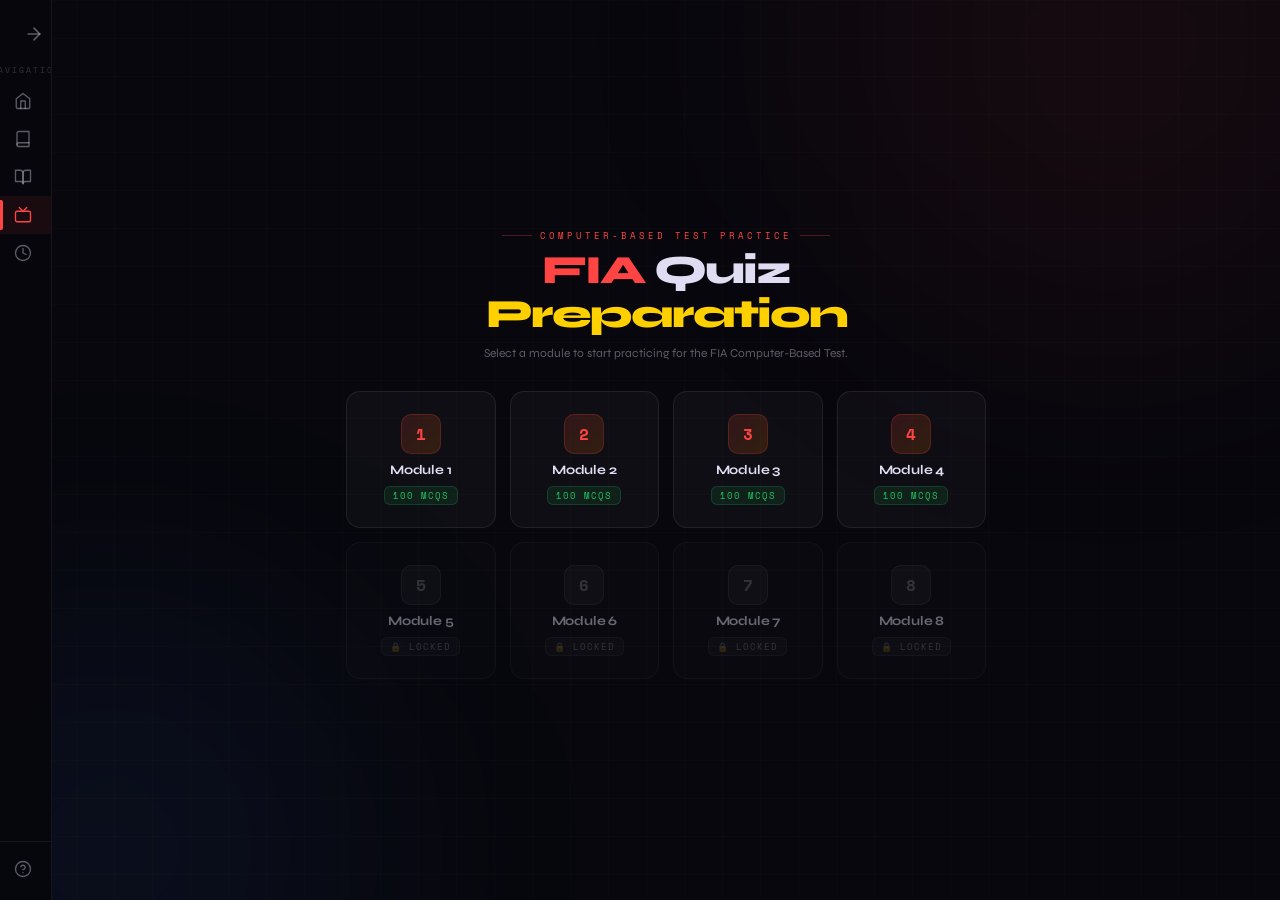
==== commit 774e9b73: "first commit" ====
--- a/FIA-Quiz-Prepration/index.html
+++ b/FIA-Quiz-Prepration/index.html
@@ -1426,12 +1426,22 @@
         padding: 16px 14px
       }
 
+      .quiz-subject-bar {
+        padding-left: 54px;
+        padding-right: 110px;
+      }
+
+      .quiz-inner {
+        flex: none;
+      }
+
       .quiz-body {
         padding: 16px
       }
 
       .mcq-card {
-        padding: 16px 18px
+        padding: 16px 18px;
+        flex: none;
       }
 
       .mcq-question {
@@ -1534,8 +1544,14 @@
         font-size: 11px
       }
 
+      .q-counter-row {
+        flex-direction: column;
+        align-items: flex-start;
+        gap: 6px;
+      }
+
       .q-dots-row {
-        max-width: 200px;
+        max-width: 100%;
         gap: 2px
       }
 
@@ -1676,6 +1692,12 @@
   <script src="./quiz.js"></script>
   <script src="./module1.js"></script>
   <script src="./module2.js"></script>
+  <script src="./module3.js"></script>
+  <script src="./module4.js"></script>
+  <script src="./module5.js"></script>
+  <script src="./module6.js"></script>
+  <script src="./module7.js"></script>
+  <script src="./module8.js"></script>
   <script>
     // ═══════════════════════════════════════════════
     // FIA QUIZ ENGINE — Reads from window.QUIZ_DATA
@@ -1708,7 +1730,7 @@
       if (!completed.includes(num)) { completed.push(num); localStorage.setItem('fia_completed_modules', JSON.stringify(completed)); }
     }
     function isModuleUnlocked(num) {
-      return true; // All modules unlocked
+      return num <= 4; // Modules 1 to 4 are unlocked, 5 to 8 are locked (under work)
     }
     function isModuleCompleted(num) {
       return getCompletedModules().includes(num);
@@ -1964,7 +1986,6 @@
           <div class="q-dots-row">${dotsHtml}</div>
         </div>
         <div class="mcq-card">
-          <div class="mcq-subject-tag" style="color:${tagColor}">${q.subject}</div>
           <div class="mcq-qnum">Q${q.id}</div>
           <div class="mcq-question">${escHtml(q.question)}</div>
           <div class="options-grid">${optsHtml}</div>
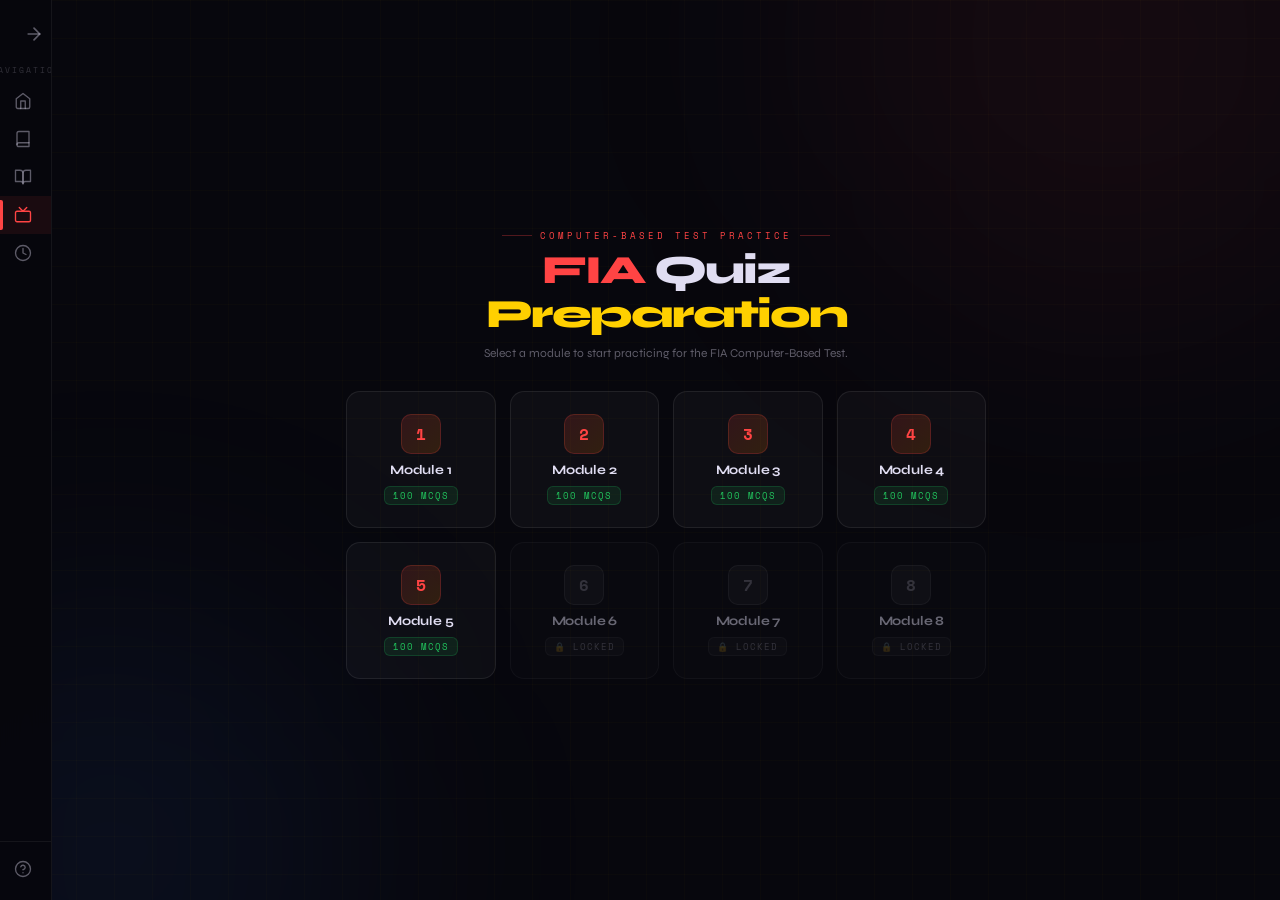
==== commit ca5e9315: "first commit" ====
--- a/FIA-Quiz-Prepration/index.html
+++ b/FIA-Quiz-Prepration/index.html
@@ -81,25 +81,23 @@
 
     /* ── SCORE BOX ── */
     .score-box {
-      position: fixed;
-      top: 12px;
-      right: 16px;
-      z-index: 100;
-      padding: 6px 16px;
-      border-radius: 20px;
-      background: rgba(34, 197, 94, .1);
-      border: 1px solid rgba(34, 197, 94, .25);
+      padding: 5px 12px;
+      border-radius: 12px;
+      background: rgba(34, 197, 94, .15);
+      border: 1px solid rgba(34, 197, 94, .3);
       font-family: var(--mono);
-      font-size: 12px;
+      font-size: 11px;
       font-weight: 700;
       color: #86efac;
       backdrop-filter: blur(12px);
       display: none;
-      transition: all .3s
+      transition: all .3s;
+      white-space: nowrap;
+      margin: 0 auto;
     }
 
     .score-box.visible {
-      display: block
+      display: inline-block;
     }
 
     /* ── SIDEBAR ── */
@@ -381,9 +379,9 @@
       display: flex;
       flex-direction: column;
       align-items: center;
-      justify-content: center;
-      gap: 24px;
-      padding: 24px 20px
+      justify-content: flex-start;
+      padding: 0;
+      gap: 0
     }
 
     #landing::-webkit-scrollbar {
@@ -393,6 +391,16 @@
     #landing::-webkit-scrollbar-thumb {
       background: rgba(255, 208, 0, .15);
       border-radius: 2px
+    }
+
+    .landing-body {
+      width: 100%;
+      display: flex;
+      flex-direction: column;
+      align-items: center;
+      gap: 24px;
+      padding: 24px 20px;
+      box-sizing: border-box;
     }
 
     .hero {
@@ -581,7 +589,10 @@
       border-bottom: 1px solid var(--border);
       backdrop-filter: blur(16px);
       flex-shrink: 0;
-      gap: 10px
+      gap: 10px;
+      position: sticky;
+      top: 0;
+      z-index: 10
     }
 
     .quiz-subject-name {
@@ -1428,7 +1439,7 @@
 
       .quiz-subject-bar {
         padding-left: 54px;
-        padding-right: 110px;
+        padding-right: 16px;
       }
 
       .quiz-inner {
@@ -1595,8 +1606,7 @@
   <!-- SIDEBAR OVERLAY (mobile) -->
   <div class="sidebar-overlay" id="sidebarOverlay" onclick="closeMobileSidebar()"></div>
 
-  <!-- FLOATING SCORE BADGE -->
-  <div class="score-box" id="scoreBox">Score: 0 / 0</div>
+
 
   <!-- SIDEBAR NAV -->
   <div class="icon-sidebar-zone" id="iconSidebarZone"></div>
@@ -1663,9 +1673,9 @@
 
     <!-- LANDING (subjects) -->
     <div id="landing" style="display:none">
-      <div style="display:flex;align-items:center;gap:10px;margin-bottom:4px">
-        <button class="quiz-back-btn" onclick="goModules()" style="flex-shrink:0">← Modules</button>
-        <span style="font-family:var(--mono);font-size:12px;color:var(--gold);font-weight:700" id="landingModuleLabel"></span>
+      <div class="quiz-subject-bar" style="width: 100%; border: 1px solid var(--border); border-radius: 12px; margin-bottom: 8px;">
+        <button class="quiz-back-btn" onclick="handleBack()">← Back</button>
+        <div class="quiz-subject-name" id="landingModuleLabel"></div>
       </div>
       <div class="hero">
         <h1 class="hero-h1" style="font-size:clamp(20px,3vw,30px)">Choose a <span class="ac2">Subject</span></h1>
@@ -1677,8 +1687,9 @@
     <!-- QUIZ -->
     <div id="quiz">
       <div class="quiz-subject-bar">
+        <button class="quiz-back-btn" onclick="handleBack()">← Back</button>
+        <div class="score-box" id="scoreBox">Score: 0 / 0</div>
         <div class="quiz-subject-name" id="quizSubjectName">📋 Subject</div>
-        <button class="quiz-back-btn" onclick="goLanding()">← Subjects</button>
       </div>
       <div class="quiz-progress">
         <div class="quiz-progress-fill" id="quizProgFill"></div>
@@ -1693,8 +1704,8 @@
   <script src="./module1.js"></script>
   <script src="./module2.js"></script>
   <script src="./module3.js"></script>
-  <script src="./module4.js"></script>
-  <script src="./module5.js"></script>
+  <script src="./module4.js?v=2"></script>
+  <script src="./module5.js?v=2"></script>
   <script src="./module6.js"></script>
   <script src="./module7.js"></script>
   <script src="./module8.js"></script>
@@ -1720,6 +1731,108 @@
     let currentIdx = 0;        // current question index in currentQuestions
     let answers = {};          // questionId -> { chosen, correct }
     let currentModule = 1;     // which module is currently being played
+    let currentView = "modules"; // "modules", "landing", "quiz", "results"
+
+    function saveState() {
+      const state = {
+        currentView,
+        currentModule,
+        currentSubject,
+        currentIdx,
+        answers
+      };
+      localStorage.setItem('fia_quiz_state', JSON.stringify(state));
+    }
+
+    function loadState() {
+      try {
+        const stateStr = localStorage.getItem('fia_quiz_state');
+        if (!stateStr) return;
+        const state = JSON.parse(stateStr);
+        if (!state) return;
+
+        // Restore values
+        if (state.currentModule) currentModule = state.currentModule;
+        if (state.currentSubject !== undefined) currentSubject = state.currentSubject;
+        if (state.currentIdx !== undefined) currentIdx = state.currentIdx;
+        if (state.answers) answers = state.answers;
+        if (state.currentView) currentView = state.currentView;
+
+        // Load the correct module questions
+        const moduleDataMap = {
+          1: window.QUIZ_DATA || window.MODULE_1,
+          2: window.MODULE_2,
+          3: window.MODULE_3,
+          4: window.MODULE_4,
+          5: window.MODULE_5,
+          6: window.MODULE_6,
+          7: window.MODULE_7,
+          8: window.MODULE_8,
+        };
+        const moduleData = moduleDataMap[currentModule];
+        if (moduleData && moduleData.questions) {
+          ALL_QUESTIONS = moduleData.questions;
+        } else {
+          ALL_QUESTIONS = window.QUIZ_DATA ? window.QUIZ_DATA.questions : [];
+        }
+
+        document.getElementById("landingModuleLabel").textContent = "Module " + currentModule;
+
+        if (currentView === 'landing') {
+          document.getElementById("modules").style.display = "none";
+          document.getElementById("landing").style.display = "flex";
+          document.getElementById("quiz").classList.remove("active");
+          document.getElementById("scoreBox").classList.remove("visible");
+          buildLanding();
+        } else if (currentView === 'quiz') {
+          if (currentSubject) {
+            currentQuestions = ALL_QUESTIONS.filter(q => q.subject === currentSubject);
+          } else {
+            currentQuestions = [...ALL_QUESTIONS];
+          }
+
+          if (currentQuestions.length > 0) {
+            const subjectInfo = SUBJECTS.find(s => s.name === currentSubject);
+            const label = currentSubject ? `${subjectInfo.icon} ${currentSubject}` : "🎯 Full Mock Test";
+            document.getElementById("quizSubjectName").textContent = label;
+
+            document.getElementById("landing").style.display = "none";
+            document.getElementById("modules").style.display = "none";
+            document.getElementById("quiz").classList.add("active");
+            document.getElementById("scoreBox").classList.add("visible");
+            updateScore();
+            renderQuestion(currentIdx);
+          } else {
+            goModules();
+          }
+        } else if (currentView === 'results') {
+          if (currentSubject) {
+            currentQuestions = ALL_QUESTIONS.filter(q => q.subject === currentSubject);
+          } else {
+            currentQuestions = [...ALL_QUESTIONS];
+          }
+
+          if (currentQuestions.length > 0) {
+            const subjectInfo = SUBJECTS.find(s => s.name === currentSubject);
+            const label = currentSubject ? `${subjectInfo.icon} ${currentSubject}` : "🎯 Full Mock Test";
+            document.getElementById("quizSubjectName").textContent = label;
+
+            document.getElementById("landing").style.display = "none";
+            document.getElementById("modules").style.display = "none";
+            document.getElementById("quiz").classList.add("active");
+            document.getElementById("scoreBox").classList.add("visible");
+            updateScore();
+            showResults();
+          } else {
+            goModules();
+          }
+        } else {
+          goModules();
+        }
+      } catch (e) {
+        console.error("Error loading state:", e);
+      }
+    }
 
     // ─── MODULE COMPLETION (localStorage) ───
     function getCompletedModules() {
@@ -1730,7 +1843,7 @@
       if (!completed.includes(num)) { completed.push(num); localStorage.setItem('fia_completed_modules', JSON.stringify(completed)); }
     }
     function isModuleUnlocked(num) {
-      return num <= 4; // Modules 1 to 4 are unlocked, 5 to 8 are locked (under work)
+      return num <= 5; // Modules 1 to 5 are unlocked, 6 to 8 are locked (under work)
     }
     function isModuleCompleted(num) {
       return getCompletedModules().includes(num);
@@ -1774,6 +1887,8 @@
       currentSubject = subject;
       answers = {};
       currentIdx = 0;
+      currentView = "quiz";
+      saveState();
 
       if (subject) {
         currentQuestions = ALL_QUESTIONS.filter(q => q.subject === subject);
@@ -1803,6 +1918,8 @@
 
     // ─── GO TO LANDING (subjects) ───
     function goLanding() {
+      currentView = "landing";
+      saveState();
       document.getElementById("landing").style.display = "flex";
       document.getElementById("modules").style.display = "none";
       document.getElementById("quiz").classList.remove("active");
@@ -1812,12 +1929,33 @@
 
     // ─── GO TO MODULES ───
     function goModules() {
+      currentView = "modules";
+      saveState();
       document.getElementById("modules").style.display = "flex";
       document.getElementById("landing").style.display = "none";
       document.getElementById("quiz").classList.remove("active");
       document.getElementById("scoreBox").classList.remove("visible");
       document.getElementById("quizProgFill").style.width = "0%";
       buildModules(); // refresh module states
+    }
+
+    // ─── STEP BY STEP BACK ───
+    function handleBack() {
+      if (currentView === "results") {
+        currentView = "quiz";
+        saveState();
+
+        document.getElementById("landing").style.display = "none";
+        document.getElementById("modules").style.display = "none";
+        document.getElementById("quiz").classList.add("active");
+        document.getElementById("scoreBox").classList.add("visible");
+        updateScore();
+        renderQuestion(currentQuestions.length - 1);
+      } else if (currentView === "quiz") {
+        goLanding();
+      } else if (currentView === "landing") {
+        goModules();
+      }
     }
 
     // ─── BUILD MODULES ───
@@ -1890,9 +2028,11 @@
         8: window.MODULE_8,
       };
       const moduleData = moduleDataMap[num];
+      console.log('Opening Module', num, '| Data found:', !!moduleData, '| Questions:', moduleData && moduleData.questions ? moduleData.questions.length : 0);
       if (moduleData && moduleData.questions) {
         ALL_QUESTIONS = moduleData.questions;
       } else {
+        console.warn('Module', num, 'data not found! Falling back to QUIZ_DATA (Module 1).');
         ALL_QUESTIONS = window.QUIZ_DATA ? window.QUIZ_DATA.questions : [];
       }
 
@@ -1900,12 +2040,14 @@
       document.getElementById("modules").style.display = "none";
       document.getElementById("landing").style.display = "flex";
       buildLanding();
+      saveState();
     }
 
     // ─── RENDER QUESTION ───
     function renderQuestion(idx) {
       if (idx < 0 || idx >= currentQuestions.length) return;
       currentIdx = idx;
+      saveState();
       const q = currentQuestions[idx];
       const total = currentQuestions.length;
       const answered = answers[q.id];
@@ -1914,6 +2056,19 @@
       const doneCount = Object.keys(answers).length;
       const pct = Math.round((doneCount / total) * 100);
       document.getElementById("quizProgFill").style.width = pct + "%";
+
+      // Calculate max unlocked index
+      let maxUnlockedIdx = 0;
+      for (let i = 0; i < currentQuestions.length; i++) {
+        if (answers[currentQuestions[i].id]) {
+          maxUnlockedIdx = i + 1;
+        } else {
+          break;
+        }
+      }
+      if (maxUnlockedIdx >= currentQuestions.length) {
+        maxUnlockedIdx = currentQuestions.length - 1;
+      }
 
       // Dots
       let dotsHtml = "";
@@ -1922,7 +2077,13 @@
         let cls = "q-dot";
         if (i === idx) cls += " current";
         else if (a) cls += (a.correct ? " answered-correct" : " answered-wrong");
-        dotsHtml += `<div class="${cls}" title="Q${i + 1}" onclick="renderQuestion(${i})"></div>`;
+        
+        if (i <= maxUnlockedIdx) {
+          dotsHtml += `<div class="${cls}" title="Q${i + 1}" onclick="renderQuestion(${i})"></div>`;
+        } else {
+          cls += " locked-dot";
+          dotsHtml += `<div class="${cls}" title="Q${i + 1} (Locked)" style="cursor: not-allowed; opacity: 0.35;"></div>`;
+        }
       });
 
       // Subject tag color
@@ -1966,17 +2127,17 @@
       const isFirst = idx === 0;
       const isLast = idx === total - 1;
       const allDone = Object.keys(answers).length === total;
+      const nextDisabled = answered ? "" : "disabled";
 
       let navHtml = `<div class="nav-row">
-        <button class="btn-nav btn-prev" onclick="renderQuestion(${idx - 1})" ${isFirst ? "disabled" : ""}>← Prev</button>
-        <button class="btn-nav btn-skip" onclick="renderQuestion(${idx + 1 < total ? idx + 1 : idx})">Skip</button>`;
+        <button class="btn-nav btn-prev" onclick="renderQuestion(${idx - 1})" ${isFirst ? "disabled" : ""}>← Prev</button>`;
 
       if (allDone) {
         navHtml += `<button class="btn-nav btn-next" onclick="showResults()">See Results 🏆</button>`;
       } else if (isLast) {
-        navHtml += `<button class="btn-nav btn-next" onclick="showResults()">Finish Quiz</button>`;
+        navHtml += `<button class="btn-nav btn-next" onclick="showResults()" ${nextDisabled}>Finish Quiz</button>`;
       } else {
-        navHtml += `<button class="btn-nav btn-next" onclick="renderQuestion(${idx + 1})">Next →</button>`;
+        navHtml += `<button class="btn-nav btn-next" onclick="renderQuestion(${idx + 1})" ${nextDisabled}>Next →</button>`;
       }
       navHtml += `</div>`;
 
@@ -2003,6 +2164,7 @@
       if (!q) return;
       const correct = chosen === q.answer;
       answers[qId] = { chosen, correct };
+      saveState();
       updateScore();
       renderQuestion(currentIdx);
 
@@ -2029,6 +2191,8 @@
 
     // ─── RESULTS ───
     function showResults() {
+      currentView = "results";
+      saveState();
       const total = currentQuestions.length;
       const answeredCount = Object.keys(answers).length;
       const correct = Object.values(answers).filter(a => a.correct).length;
@@ -2158,7 +2322,10 @@
     document.addEventListener('keydown', function(e) {
       if (!document.getElementById('quiz').classList.contains('active')) return;
       if (e.key === 'ArrowRight' || e.key === 'n') {
-        if (currentIdx < currentQuestions.length - 1) renderQuestion(currentIdx + 1);
+        const q = currentQuestions[currentIdx];
+        if (q && answers[q.id]) {
+          if (currentIdx < currentQuestions.length - 1) renderQuestion(currentIdx + 1);
+        }
       } else if (e.key === 'ArrowLeft' || e.key === 'p') {
         if (currentIdx > 0) renderQuestion(currentIdx - 1);
       } else if (e.key >= '1' && e.key <= '4') {
@@ -2175,6 +2342,7 @@
     // ─── INIT ───
     buildModules();
     buildLanding();
+    loadState();
   </script>
 </body>
 
